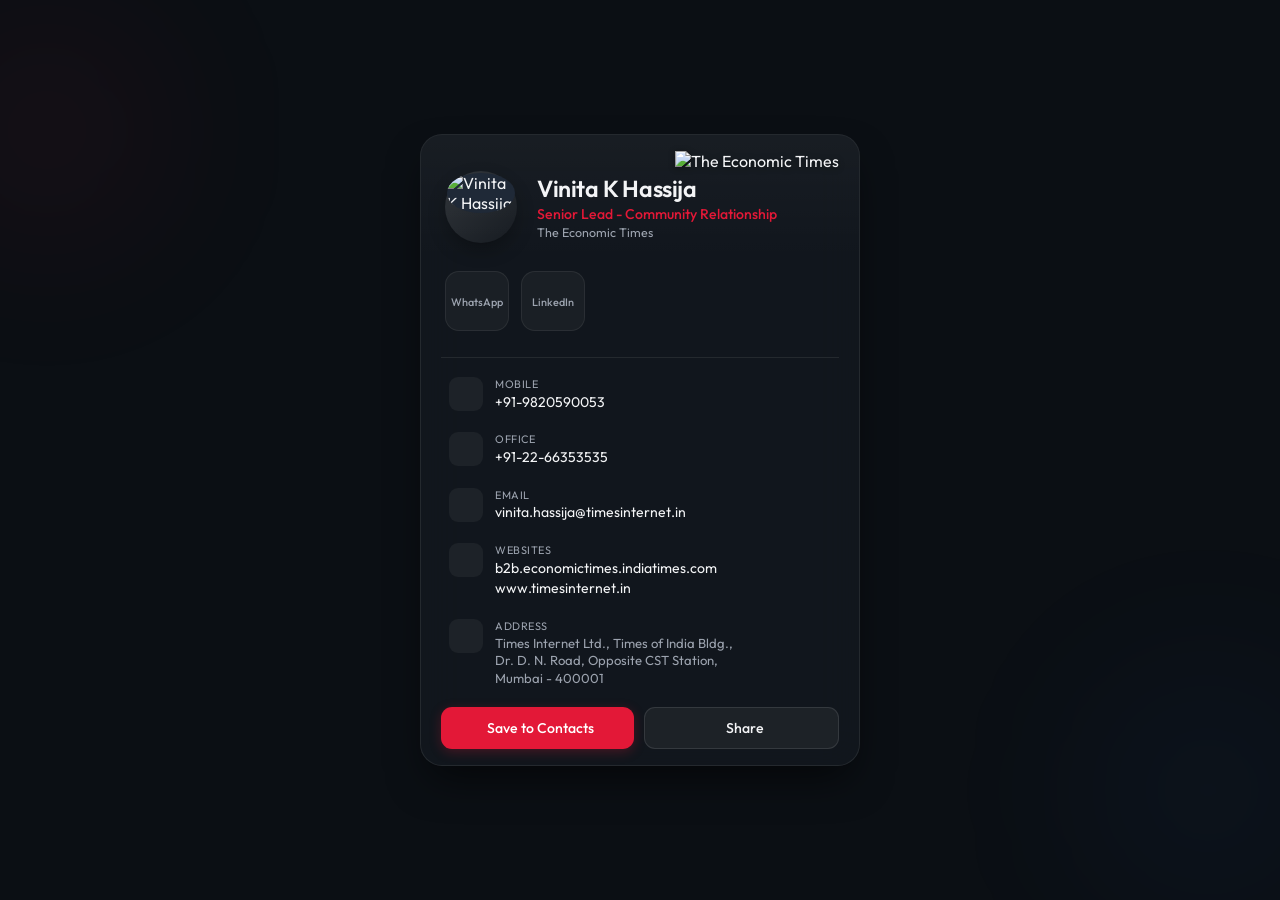
==== vinita.html @ 75faa5fb "Refine branding (remove Verticals) and optimize for no-scroll mobile layout" ====
<!DOCTYPE html>
<html lang="en">

<head>
    <meta charset="UTF-8">
    <meta name="viewport" content="width=device-width, initial-scale=1.0">
    <title>Vinita K Hassija - Digital Visiting Card</title>
    <meta name="description"
        content="Digital Visiting Card for Vinita K Hassija, Senior Lead - Community Relationship at The Economic Times.">
    
    <!-- Social Sharing Metadata -->
    <meta property="og:title" content="Vinita K Hassija - Digital Card">
    <meta property="og:description" content="Senior Lead - Community Relationship at The Economic Times.">
    <meta property="og:image" content="https://vinita-dc.vercel.app/profile.jpg">
    <meta property="og:url" content="https://vinita-dc.vercel.app/vinita.html">
    <meta name="twitter:card" content="summary_large_image">

    <!-- Google Fonts -->
    <link rel="preconnect" href="https://fonts.googleapis.com">
    <link rel="preconnect" href="https://fonts.gstatic.com" crossorigin>
    <link href="https://fonts.googleapis.com/css2?family=Outfit:wght@300;400;500;600;700&display=swap" rel="stylesheet">
    <!-- Phosphor Icons (for premium lightweight icons) -->
    <script src="https://unpkg.com/@phosphor-icons/web"></script>
    <link rel="stylesheet" href="styles.css">
</head>

<body>
    <!-- Background Animated Elements -->
    <div class="bg-orb orb-1"></div>
    <div class="bg-orb orb-2"></div>

    <main class="card-container">
        <!-- Top branding / Header -->
        <header class="card-header">
            <div class="et-logo-container">
                <img src="https://vinita-dc.vercel.app/et-logo-lt.png" alt="The Economic Times" class="et-logo-img">
            </div>
            <div class="profile-pic-container">
                <img src="https://vinita-dc.vercel.app/profile.jpg" alt="Vinita K Hassija" class="profile-pic"
                    id="profileImage">
            </div>
            <!-- Main Info -->
            <section class="card-info">
                <h1 class="name">Vinita K Hassija</h1>
                <h2 class="designation">Senior Lead - Community Relationship</h2>
                <p class="department">The Economic Times</p>
            </section>
        </header>

        <section class="action-buttons">

            <a href="https://wa.me/919820590053" target="_blank" class="action-btn">
                <i class="ph ph-whatsapp-logo"></i>
                <span>WhatsApp</span>
            </a>
            <a href="https://www.linkedin.com/in/vinita-hassija-11175718" target="_blank" class="action-btn">
                <i class="ph ph-linkedin-logo"></i>
                <span>LinkedIn</span>
            </a>
        </section>

        <div class="divider"></div>

        <!-- Detailed Contact Info -->
        <section class="details-section">
            <div class="detail-item">
                <div class="icon-wrapper"><i class="ph ph-phone"></i></div>
                <div class="detail-content">
                    <span class="detail-label">Mobile</span>
                    <a href="tel:+919820590053" class="detail-value">+91-9820590053</a>
                </div>
            </div>

            <div class="detail-item">
                <div class="icon-wrapper"><i class="ph ph-phone-call"></i></div>
                <div class="detail-content">
                    <span class="detail-label">Office</span>
                    <a href="tel:+912266353535" class="detail-value">+91-22-66353535</a>
                </div>
            </div>

            <div class="detail-item">
                <div class="icon-wrapper"><i class="ph ph-envelope-simple"></i></div>
                <div class="detail-content">
                    <span class="detail-label">Email</span>
                    <a href="mailto:vinita.hassija@timesinternet.in"
                        class="detail-value">vinita.hassija@timesinternet.in</a>
                </div>
            </div>

            <div class="detail-item">
                <div class="icon-wrapper"><i class="ph ph-globe"></i></div>
                <div class="detail-content">
                    <span class="detail-label">Websites</span>
                    <a href="https://b2b.economictimes.indiatimes.com/" target="_blank"
                        class="detail-value">b2b.economictimes.indiatimes.com</a>
                    <a href="http://www.timesinternet.in" target="_blank" class="detail-value">www.timesinternet.in</a>
                </div>
            </div>

            <div class="detail-item">
                <div class="icon-wrapper"><i class="ph ph-map-pin"></i></div>
                <div class="detail-content">
                    <span class="detail-label">Address</span>
                    <span class="detail-value address">Times Internet Ltd., Times of India Bldg.,<br>Dr. D. N. Road,
                        Opposite CST Station,<br>Mumbai - 400001</span>
                </div>
            </div>
        </section>



            <!-- Primary Actions -->
            <section class="bottom-actions">
                <button id="saveContactBtn" class="primary-btn">
                    <i class="ph ph-user-plus"></i> Save to Contacts
                </button>
                <button id="shareCardBtn" class="secondary-btn">
                    <i class="ph ph-share-network"></i> Share
                </button>
            </section>
    </main>

    <script src="script.js"></script>
</body>

</html>
---- styles.css ----
/* Reset & Base Styles */
* {
    margin: 0;
    padding: 0;
    box-sizing: border-box;
}

:root {
    --primary-color: #e31837;
    --primary-hover: #b8142c;
    --bg-color: #0b0f14;
    --card-bg: rgba(20, 26, 33, 0.75);
    --card-border: rgba(255, 255, 255, 0.08);
    --text-main: #f3f4f6;
    --text-muted: #9ca3af;
    --glass-shadow: 0 20px 40px -10px rgba(0, 0, 0, 0.6);
}

body {
    font-family: 'Outfit', sans-serif;
    background-color: var(--bg-color);
    color: var(--text-main);
    min-height: 100vh;
    display: flex;
    justify-content: center;
    align-items: center;
    overflow-x: hidden;
    position: relative;
    -webkit-font-smoothing: antialiased;
}

a { color: inherit; text-decoration: none; }

/* Background Animations */
.bg-orb {
    position: fixed;
    border-radius: 50%;
    filter: blur(80px);
    z-index: -1;
    opacity: 0.5;
    animation: float 10s infinite ease-in-out alternate;
}

.orb-1 {
    width: 350px; height: 350px;
    background: radial-gradient(circle, rgba(227, 24, 55, 0.18) 0%, transparent 70%);
    top: -5%; left: -10%;
}

.orb-2 {
    width: 400px; height: 400px;
    background: radial-gradient(circle, rgba(59, 130, 246, 0.12) 0%, transparent 70%);
    bottom: -10%; right: -10%;
    animation-delay: -5s;
}

@keyframes float {
    0%   { transform: translate(0, 0) scale(1); }
    100% { transform: translate(20px, 30px) scale(1.08); }
}

/* Card Container */
.card-container {
    background: var(--card-bg);
    backdrop-filter: blur(20px);
    -webkit-backdrop-filter: blur(20px);
    border: 1px solid var(--card-border);
    border-radius: 22px;
    width: 100%;
    max-width: 440px; /* Clean, controlled desktop width */
    box-shadow: var(--glass-shadow);
    overflow: hidden;
    margin: 1rem;
    animation: slideUp 0.55s cubic-bezier(0.16, 1, 0.3, 1);
}

@keyframes slideUp {
    from { opacity: 0; transform: translateY(30px); }
    to   { opacity: 1; transform: translateY(0); }
}

/* Header & Profile */
.card-header {
    position: relative;
    padding: 2.25rem 1.5rem 1rem;
    display: flex;
    align-items: center;
    gap: 1.25rem;
    background: linear-gradient(to bottom, rgba(255,255,255,0.03) 0%, transparent 100%);
}

.et-logo-container {
    position: absolute;
    top: 1rem; right: 1.25rem;
}

.et-logo-img {
    height: 18px;
    width: auto;
    display: block;
    filter: drop-shadow(0 1px 3px rgba(0,0,0,0.4));
}

.profile-pic-container {
    width: 72px; height: 72px;
    flex-shrink: 0;
    border-radius: 50%;
    padding: 2px;
    background: linear-gradient(135deg, rgba(255,255,255,0.12), rgba(255,255,255,0.02));
    box-shadow: 0 8px 20px -4px rgba(0,0,0,0.4);
}

.profile-pic {
    width: 100%; height: 100%;
    border-radius: 50%;
    object-fit: cover;
    background-color: #1f2937;
}

/* Main Info */
.card-info {
    text-align: left;
    flex: 1;
}

.name {
    font-size: 1.45rem;
    font-weight: 600;
    margin-bottom: 0.15rem;
    letter-spacing: -0.4px;
}

.designation {
    font-size: 0.88rem;
    font-weight: 500;
    color: var(--primary-color);
    margin-bottom: 0.1rem;
}

.department {
    font-size: 0.78rem;
    color: var(--text-muted);
}

/* Quick Action Buttons */
.action-buttons {
    display: flex;
    justify-content: flex-start;
    gap: 0.75rem;
    padding: 0.75rem 1.5rem;
    margin-bottom: 0.9rem;
}

@media (max-width: 440px) {
    .action-buttons {
        display: grid;
        grid-template-columns: 1fr 1fr;
        gap: 0.6rem;
    }
    .action-btn {
        width: 100% !important;
        height: auto !important;
        padding: 0.75rem 0.5rem;
    }
}

.action-btn {
    display: flex;
    flex-direction: column;
    align-items: center;
    justify-content: center;
    background: rgba(255, 255, 255, 0.04);
    border: 1px solid rgba(255, 255, 255, 0.07);
    border-radius: 14px;
    width: 64px; height: 60px;
    transition: all 0.25s ease;
}

.action-btn i {
    font-size: 1.3rem;
    margin-bottom: 0.15rem;
    color: var(--text-main);
    transition: transform 0.25s ease;
}

.action-btn span {
    font-size: 0.68rem;
    color: var(--text-muted);
    font-weight: 500;
}

.action-btn:hover {
    background: rgba(255, 255, 255, 0.09);
    transform: translateY(-2px);
    border-color: rgba(255, 255, 255, 0.12);
}

.action-btn:hover i { transform: scale(1.1); color: var(--primary-color); }

/* Divider */
.divider {
    height: 1px;
    background: var(--card-border);
    margin: 0 1.25rem 0.75rem;
}

/* Detailed Info Section */
.details-section {
    padding: 0 1.25rem;
    display: flex;
    flex-direction: column;
    gap: 0.4rem;
    margin-bottom: 0.75rem;
}

.detail-item {
    display: flex;
    align-items: flex-start;
    gap: 0.75rem;
    padding: 0.45rem 0.5rem;
    border-radius: 10px;
    transition: background 0.2s ease;
}

.detail-item:hover { background: rgba(255, 255, 255, 0.03); }

.icon-wrapper {
    width: 34px; height: 34px;
    display: flex;
    align-items: center;
    justify-content: center;
    background: rgba(255, 255, 255, 0.05);
    border-radius: 9px;
    color: var(--primary-color);
    font-size: 1.1rem;
    flex-shrink: 0;
}

.detail-content {
    display: flex;
    flex-direction: column;
    gap: 0.1rem;
    justify-content: center;
}

.detail-label {
    font-size: 0.68rem;
    color: var(--text-muted);
    text-transform: uppercase;
    letter-spacing: 0.5px;
}

.detail-value {
    font-size: 0.88rem;
    font-weight: 400;
    color: var(--text-main);
    transition: color 0.2s;
    line-height: 1.35;
}

a.detail-value:hover { color: var(--primary-color); }

.detail-value.address {
    font-size: 0.82rem;
    color: var(--text-muted);
}

/* Social Links */
.social-section {
    display: flex;
    justify-content: center;
    gap: 0.75rem;
    padding: 0.65rem 1.25rem;
    border-top: 1px solid var(--card-border);
    border-bottom: 1px solid var(--card-border);
    margin-bottom: 0.75rem;
}

.social-link {
    width: 36px; height: 36px;
    display: flex;
    align-items: center;
    justify-content: center;
    border-radius: 50%;
    background: rgba(255, 255, 255, 0.04);
    color: var(--text-main);
    font-size: 1.1rem;
    transition: all 0.25s ease;
}

.social-link:hover {
    background: var(--primary-color);
    color: white;
    transform: translateY(-2px);
    box-shadow: 0 4px 12px rgba(227, 24, 55, 0.35);
}

/* Bottom Actions */
.bottom-actions {
    padding: 0 1.25rem 1rem;
    display: flex;
    gap: 0.6rem;
}

.primary-btn, .secondary-btn {
    flex: 1;
    padding: 0.7rem 0.5rem;
    border-radius: 11px;
    font-family: inherit;
    font-size: 0.88rem;
    font-weight: 500;
    cursor: pointer;
    display: flex;
    align-items: center;
    justify-content: center;
    gap: 0.4rem;
    border: none;
    transition: all 0.25s ease;
}

.primary-btn {
    background: var(--primary-color);
    color: white;
    box-shadow: 0 3px 12px rgba(227, 24, 55, 0.25);
}

.primary-btn:hover {
    background: var(--primary-hover);
    box-shadow: 0 5px 16px rgba(227, 24, 55, 0.4);
    transform: translateY(-1px);
}

.secondary-btn {
    background: rgba(255, 255, 255, 0.05);
    color: var(--text-main);
    border: 1px solid rgba(255, 255, 255, 0.1);
}

.secondary-btn:hover { background: rgba(255, 255, 255, 0.1); }

/* Switch Layout Link */
.switch-layout-link {
    display: flex;
    align-items: center;
    justify-content: center;
    gap: 0.35rem;
    font-size: 0.75rem;
    color: var(--text-muted);
    padding-top: 0.25rem;
    transition: color 0.2s;
}
.switch-layout-link:hover { color: var(--primary-color); }

/* Animations */
.card-container > * {
    animation: fadeIn 0.7s ease backwards;
}
.card-container > *:nth-child(1) { animation-delay: 0.08s; }
.card-container > *:nth-child(2) { animation-delay: 0.16s; }
.card-container > *:nth-child(3) { animation-delay: 0.24s; }
.card-container > *:nth-child(4) { animation-delay: 0.32s; }
.card-container > *:nth-child(5) { animation-delay: 0.40s; }
.card-container > *:nth-child(6) { animation-delay: 0.48s; }

@keyframes fadeIn {
    from { opacity: 0; }
    to   { opacity: 1; }
}

/* Mobile Full-Screen & Horizontal Header */
@media (max-width: 440px) {
    body { align-items: flex-start; }
    .card-container {
        margin: 0;
        border-radius: 0;
        max-width: 100%;
        min-height: 100vh;
        border: none;
        display: flex;
        flex-direction: column;
    }
    
    .card-header {
        text-align: left;
        padding: 1.5rem 1.25rem 0.5rem; /* Reduced padding */
        display: flex;
        align-items: center;
        gap: 1.25rem;
        background: none;
    }
    
    .profile-pic-container {
        margin: 0;
        width: 72px; height: 72px;
    }
    
    .card-info {
        text-align: left;
        padding: 0;
        margin: 0;
        flex: 1;
    }
    .card-info .name { font-size: 1.25rem; }
    .card-info .designation { font-size: 0.78rem; }
    .card-info .department { font-size: 0.7rem; }
    
    .et-logo-container {
        top: 0.75rem; right: 1rem;
    }
    
    .action-buttons {
        display: flex;
        gap: 0.5rem;
        padding: 0.75rem 1.25rem;
    }
    .action-btn {
        width: 100% !important;
        height: auto !important;
        flex-direction: row;
        gap: 0.5rem;
        padding: 0.6rem;
    }
    .action-btn i { font-size: 1.1rem; margin-bottom: 0; }
    
    .details-section {
        padding: 0 1.25rem;
        gap: 0.2rem; /* Tighter items */
    }
    .detail-item {
        padding: 0.35rem 0.5rem; /* Tighter items */
    }
    .bottom-actions {
        padding: 0.5rem 1.25rem 1rem; /* Reduced top padding */
    }
}
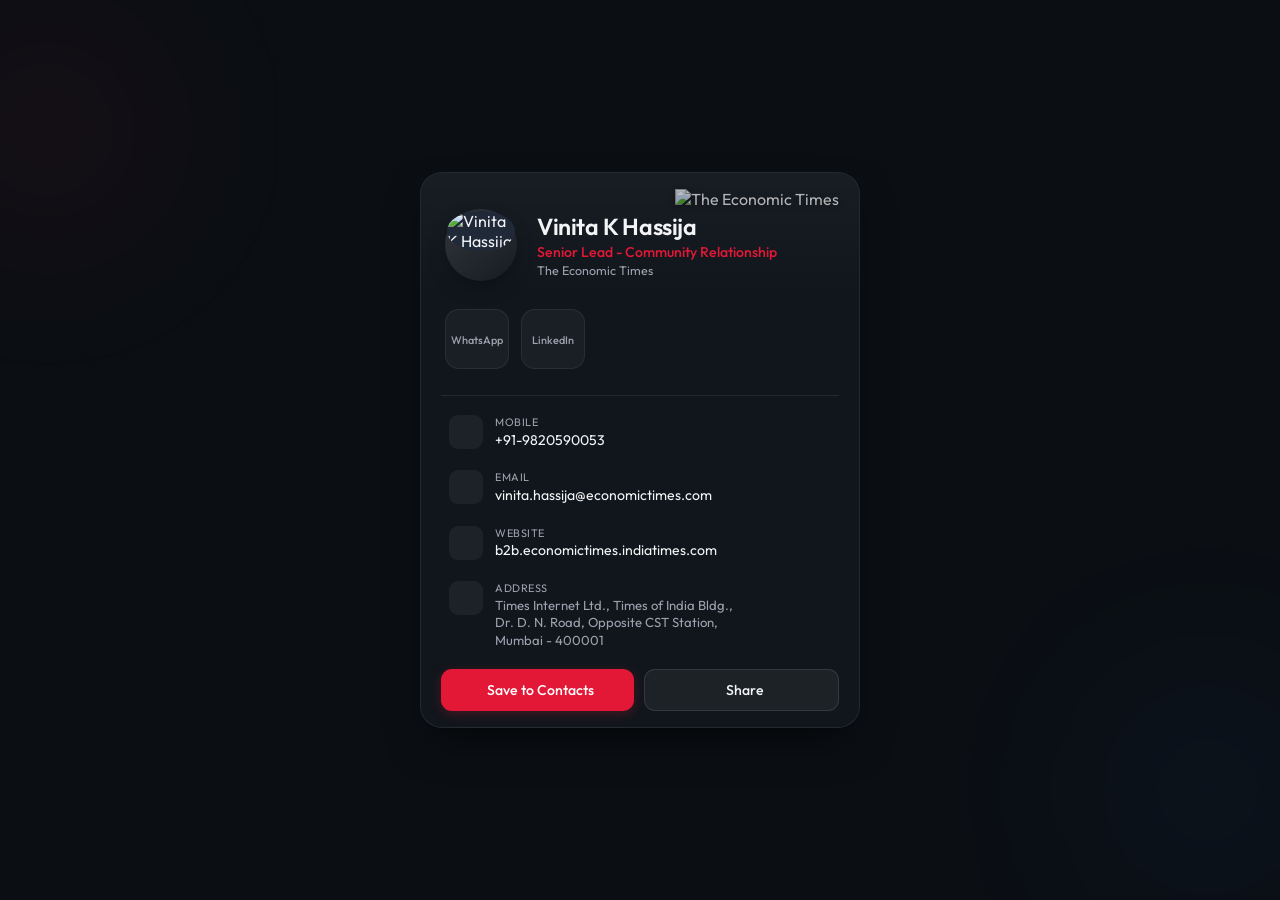
==== commit 735a0168: "Update email domain to economictimes.com, remove timesinternet.in links, and update address formatti" ====
--- a/vinita.html
+++ b/vinita.html
@@ -7,7 +7,7 @@
     <title>Vinita K Hassija - Digital Visiting Card</title>
     <meta name="description"
         content="Digital Visiting Card for Vinita K Hassija, Senior Lead - Community Relationship at The Economic Times.">
-    
+
     <!-- Social Sharing Metadata -->
     <meta property="og:title" content="Vinita K Hassija - Digital Card">
     <meta property="og:description" content="Senior Lead - Community Relationship at The Economic Times.">
@@ -71,30 +71,29 @@
                 </div>
             </div>
 
-            <div class="detail-item">
+            <!--<div class="detail-item">
                 <div class="icon-wrapper"><i class="ph ph-phone-call"></i></div>
                 <div class="detail-content">
                     <span class="detail-label">Office</span>
                     <a href="tel:+912266353535" class="detail-value">+91-22-66353535</a>
                 </div>
-            </div>
+            </div>-->
 
             <div class="detail-item">
                 <div class="icon-wrapper"><i class="ph ph-envelope-simple"></i></div>
                 <div class="detail-content">
                     <span class="detail-label">Email</span>
-                    <a href="mailto:vinita.hassija@timesinternet.in"
-                        class="detail-value">vinita.hassija@timesinternet.in</a>
+                    <a href="mailto:vinita.hassija@economictimes.com"
+                        class="detail-value">vinita.hassija@economictimes.com</a>
                 </div>
             </div>
 
             <div class="detail-item">
                 <div class="icon-wrapper"><i class="ph ph-globe"></i></div>
                 <div class="detail-content">
-                    <span class="detail-label">Websites</span>
+                    <span class="detail-label">Website</span>
                     <a href="https://b2b.economictimes.indiatimes.com/" target="_blank"
                         class="detail-value">b2b.economictimes.indiatimes.com</a>
-                    <a href="http://www.timesinternet.in" target="_blank" class="detail-value">www.timesinternet.in</a>
                 </div>
             </div>
 
@@ -110,15 +109,15 @@
 
 
 
-            <!-- Primary Actions -->
-            <section class="bottom-actions">
-                <button id="saveContactBtn" class="primary-btn">
-                    <i class="ph ph-user-plus"></i> Save to Contacts
-                </button>
-                <button id="shareCardBtn" class="secondary-btn">
-                    <i class="ph ph-share-network"></i> Share
-                </button>
-            </section>
+        <!-- Primary Actions -->
+        <section class="bottom-actions">
+            <button id="saveContactBtn" class="primary-btn">
+                <i class="ph ph-user-plus"></i> Save to Contacts
+            </button>
+            <button id="shareCardBtn" class="secondary-btn">
+                <i class="ph ph-share-network"></i> Share
+            </button>
+        </section>
     </main>
 
     <script src="script.js"></script>
--- a/styles.css
+++ b/styles.css
@@ -98,7 +98,8 @@
     height: 18px;
     width: auto;
     display: block;
-    filter: drop-shadow(0 1px 3px rgba(0,0,0,0.4));
+    filter: drop-shadow(0 1px 3px rgba(0,0,0,0.4)) brightness(0.85); /* Mild dim */
+    opacity: 0.85; /* Mild dim */
 }
 
 .profile-pic-container {
@@ -374,19 +375,22 @@
         margin: 0;
         border-radius: 0;
         max-width: 100%;
-        min-height: 100vh;
+        height: 100vh; /* Fixed height for one-view */
+        max-height: 100vh;
         border: none;
         display: flex;
         flex-direction: column;
+        overflow: hidden; /* Prevent scroll */
     }
     
     .card-header {
         text-align: left;
-        padding: 1.5rem 1.25rem 0.5rem; /* Reduced padding */
+        padding: 3rem 1.25rem 0.5rem; /* Increased top padding for better vertical start */
         display: flex;
         align-items: center;
         gap: 1.25rem;
         background: none;
+        position: relative;
     }
     
     .profile-pic-container {
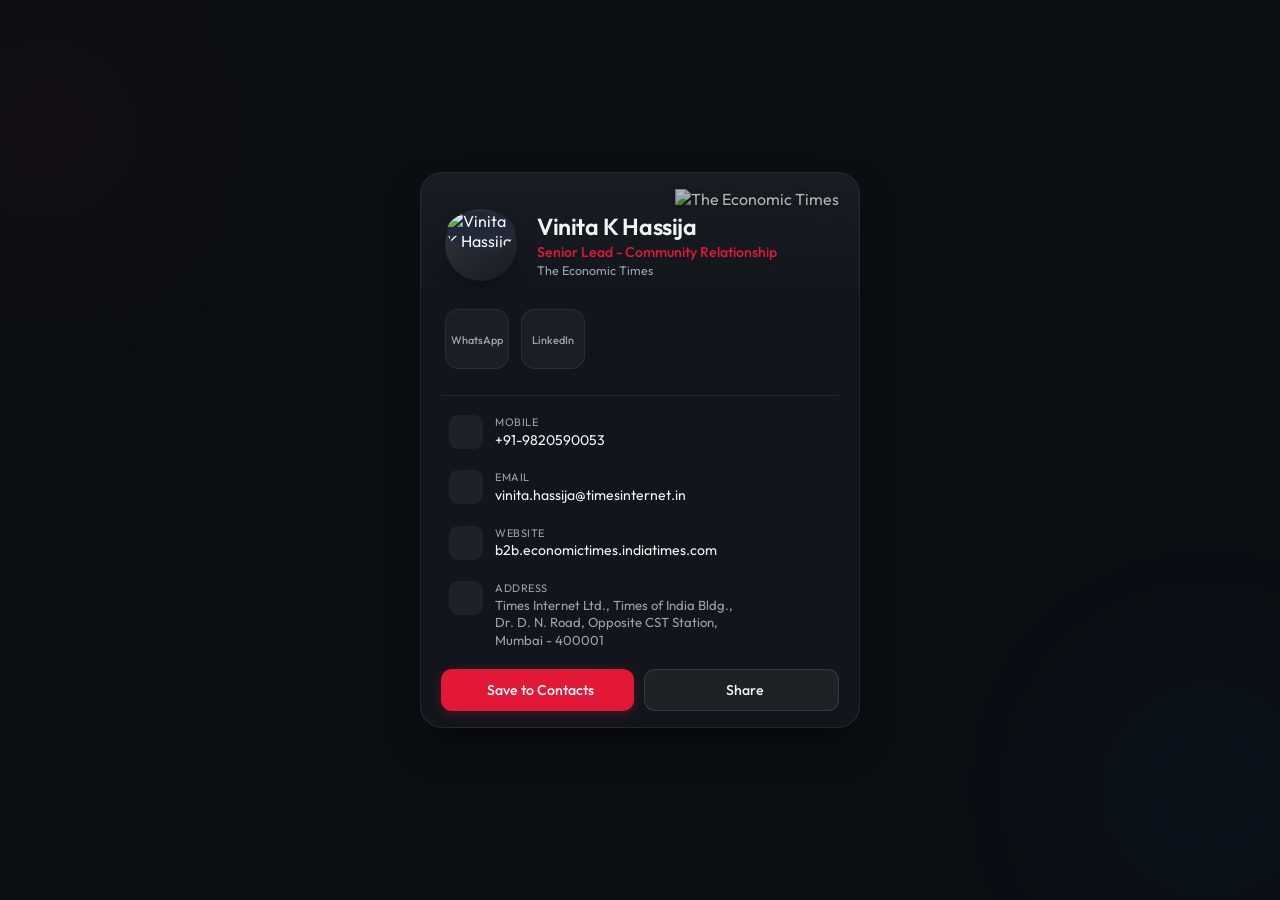
==== commit d6766036: "fix: correct email to timesinternet.in on vinita.html" ====
--- a/vinita.html
+++ b/vinita.html
@@ -83,8 +83,8 @@
                 <div class="icon-wrapper"><i class="ph ph-envelope-simple"></i></div>
                 <div class="detail-content">
                     <span class="detail-label">Email</span>
-                    <a href="mailto:vinita.hassija@economictimes.com"
-                        class="detail-value">vinita.hassija@economictimes.com</a>
+                    <a href="mailto:vinita.hassija@timesinternet.in"
+                        class="detail-value">vinita.hassija@timesinternet.in</a>
                 </div>
             </div>
 
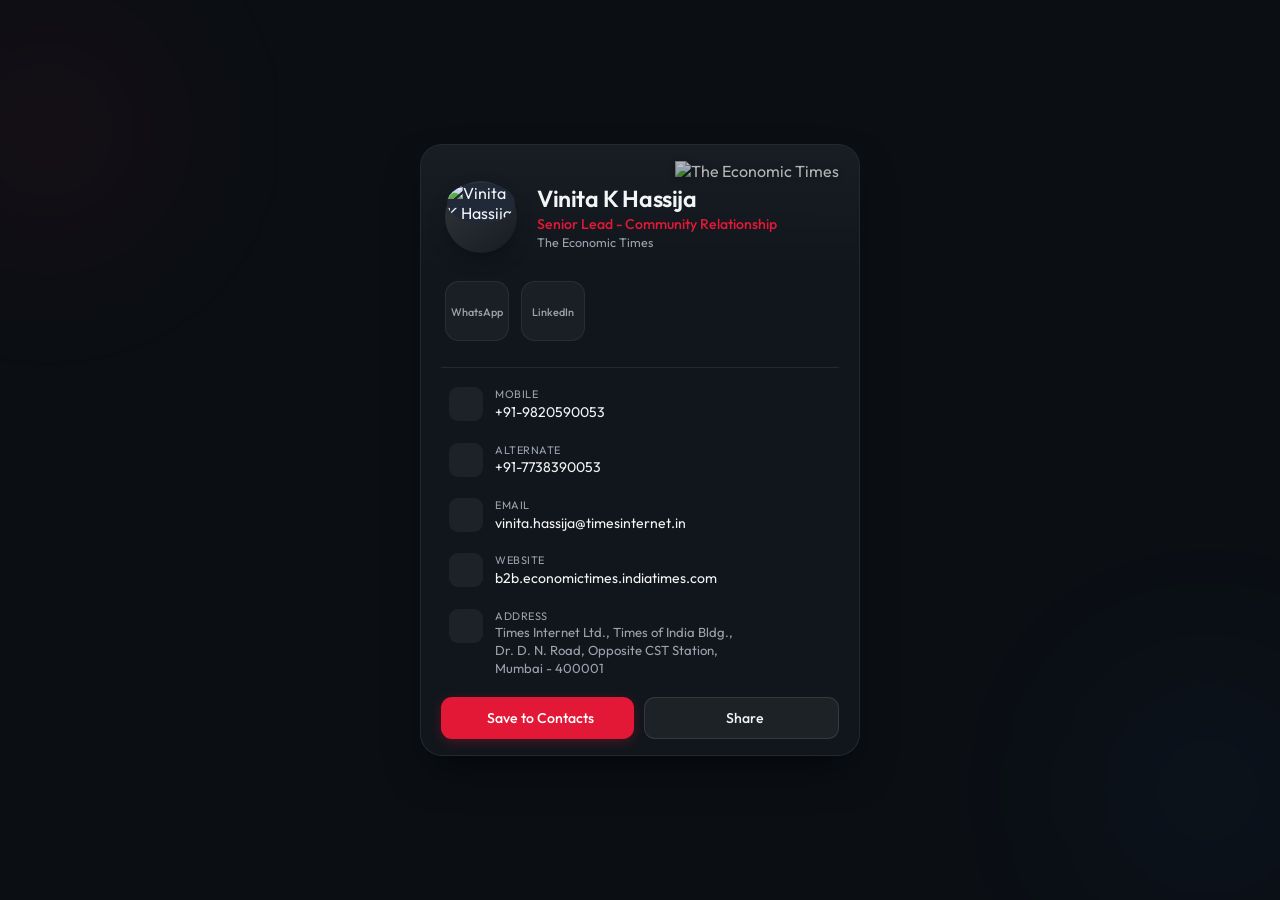
==== commit f98893ca: "Add alternate number 7738390053 to both pages" ====
--- a/vinita.html
+++ b/vinita.html
@@ -71,6 +71,14 @@
                 </div>
             </div>
 
+            <div class="detail-item">
+                <div class="icon-wrapper"><i class="ph ph-phone-call"></i></div>
+                <div class="detail-content">
+                    <span class="detail-label">Alternate</span>
+                    <a href="tel:+917738390053" class="detail-value">+91-7738390053</a>
+                </div>
+            </div>
+
             <!--<div class="detail-item">
                 <div class="icon-wrapper"><i class="ph ph-phone-call"></i></div>
                 <div class="detail-content">
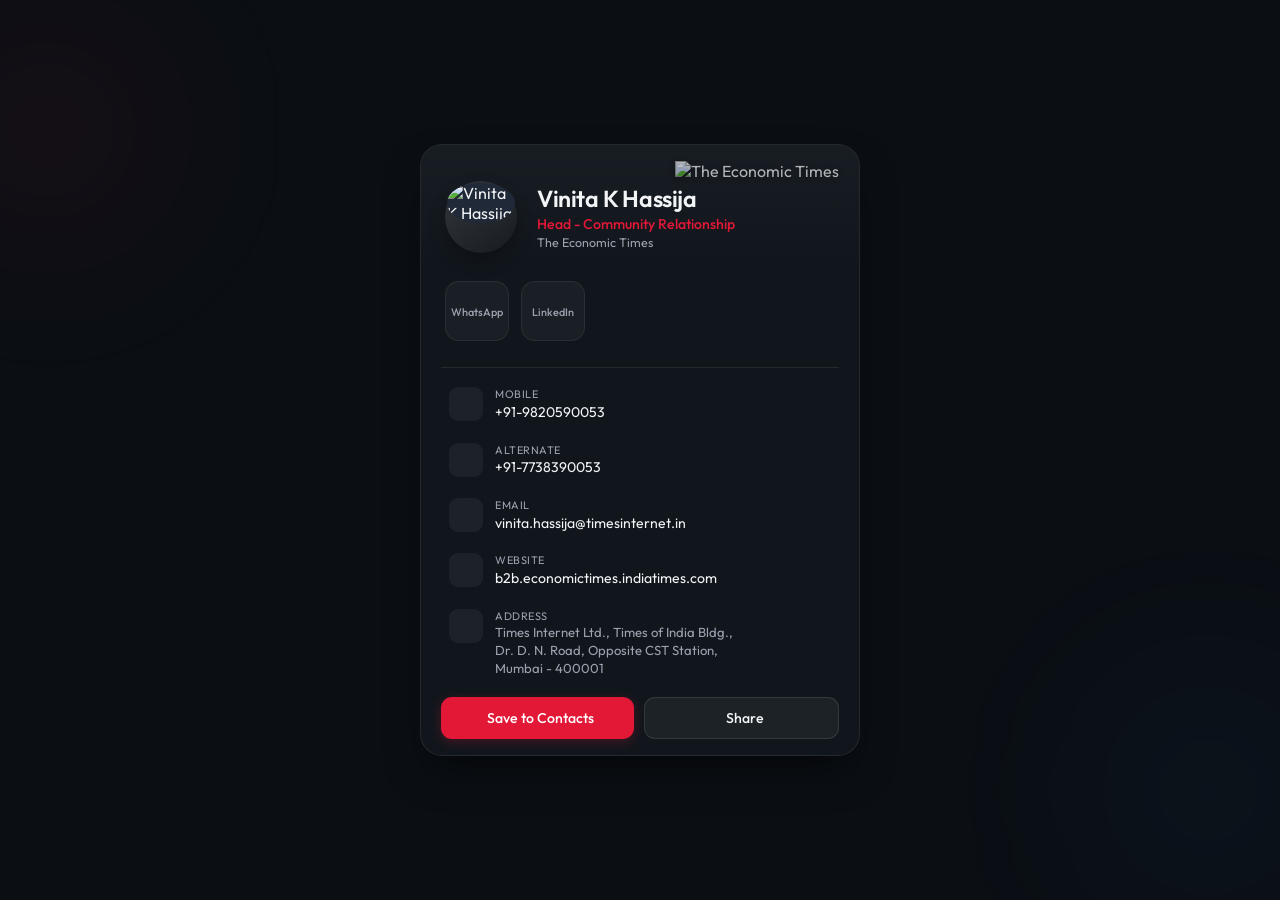
==== commit 0c1e22bc: "Update designation to Head - Community Relationship" ====
--- a/vinita.html
+++ b/vinita.html
@@ -6,11 +6,11 @@
     <meta name="viewport" content="width=device-width, initial-scale=1.0">
     <title>Vinita K Hassija - Digital Visiting Card</title>
     <meta name="description"
-        content="Digital Visiting Card for Vinita K Hassija, Senior Lead - Community Relationship at The Economic Times.">
+        content="Digital Visiting Card for Vinita K Hassija, Head - Community Relationship at The Economic Times.">
 
     <!-- Social Sharing Metadata -->
     <meta property="og:title" content="Vinita K Hassija - Digital Card">
-    <meta property="og:description" content="Senior Lead - Community Relationship at The Economic Times.">
+    <meta property="og:description" content="Head - Community Relationship at The Economic Times.">
     <meta property="og:image" content="https://vinita-dc.vercel.app/profile.jpg">
     <meta property="og:url" content="https://vinita-dc.vercel.app/vinita.html">
     <meta name="twitter:card" content="summary_large_image">
@@ -42,7 +42,7 @@
             <!-- Main Info -->
             <section class="card-info">
                 <h1 class="name">Vinita K Hassija</h1>
-                <h2 class="designation">Senior Lead - Community Relationship</h2>
+                <h2 class="designation">Head - Community Relationship</h2>
                 <p class="department">The Economic Times</p>
             </section>
         </header>
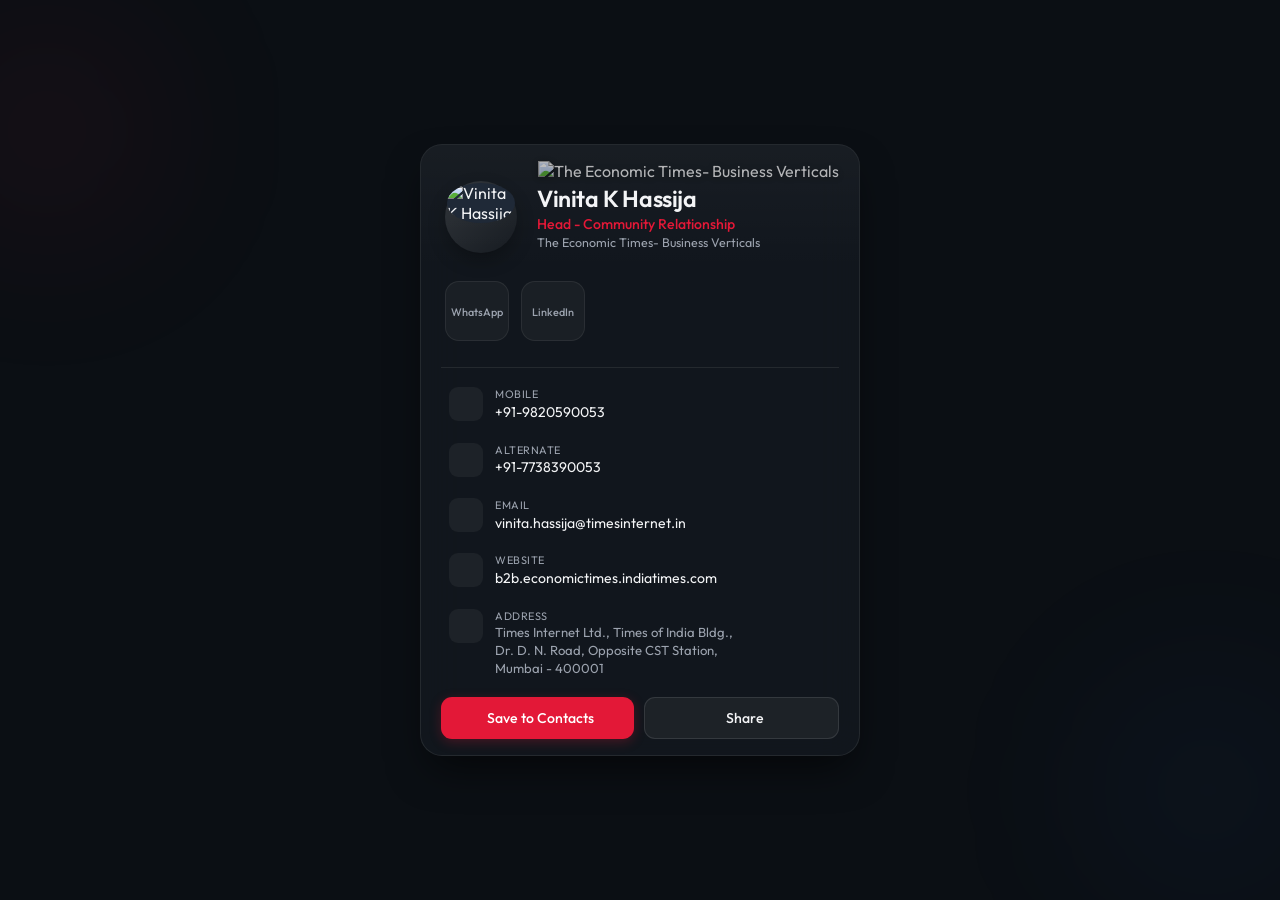
==== commit 0c4791af: "Update company name to The Economic Times- Business Verticals" ====
--- a/vinita.html
+++ b/vinita.html
@@ -6,11 +6,11 @@
     <meta name="viewport" content="width=device-width, initial-scale=1.0">
     <title>Vinita K Hassija - Digital Visiting Card</title>
     <meta name="description"
-        content="Digital Visiting Card for Vinita K Hassija, Head - Community Relationship at The Economic Times.">
-
+        content="Digital Visiting Card for Vinita K Hassija, Head - Community Relationship at The Economic Times- Business Verticals.">
+    
     <!-- Social Sharing Metadata -->
     <meta property="og:title" content="Vinita K Hassija - Digital Card">
-    <meta property="og:description" content="Head - Community Relationship at The Economic Times.">
+    <meta property="og:description" content="Head - Community Relationship at The Economic Times- Business Verticals.">
     <meta property="og:image" content="https://vinita-dc.vercel.app/profile.jpg">
     <meta property="og:url" content="https://vinita-dc.vercel.app/vinita.html">
     <meta name="twitter:card" content="summary_large_image">
@@ -33,7 +33,7 @@
         <!-- Top branding / Header -->
         <header class="card-header">
             <div class="et-logo-container">
-                <img src="https://vinita-dc.vercel.app/et-logo-lt.png" alt="The Economic Times" class="et-logo-img">
+                <img src="https://vinita-dc.vercel.app/et-logo-lt.png" alt="The Economic Times- Business Verticals" class="et-logo-img">
             </div>
             <div class="profile-pic-container">
                 <img src="https://vinita-dc.vercel.app/profile.jpg" alt="Vinita K Hassija" class="profile-pic"
@@ -43,7 +43,7 @@
             <section class="card-info">
                 <h1 class="name">Vinita K Hassija</h1>
                 <h2 class="designation">Head - Community Relationship</h2>
-                <p class="department">The Economic Times</p>
+                <p class="department">The Economic Times- Business Verticals</p>
             </section>
         </header>
 
